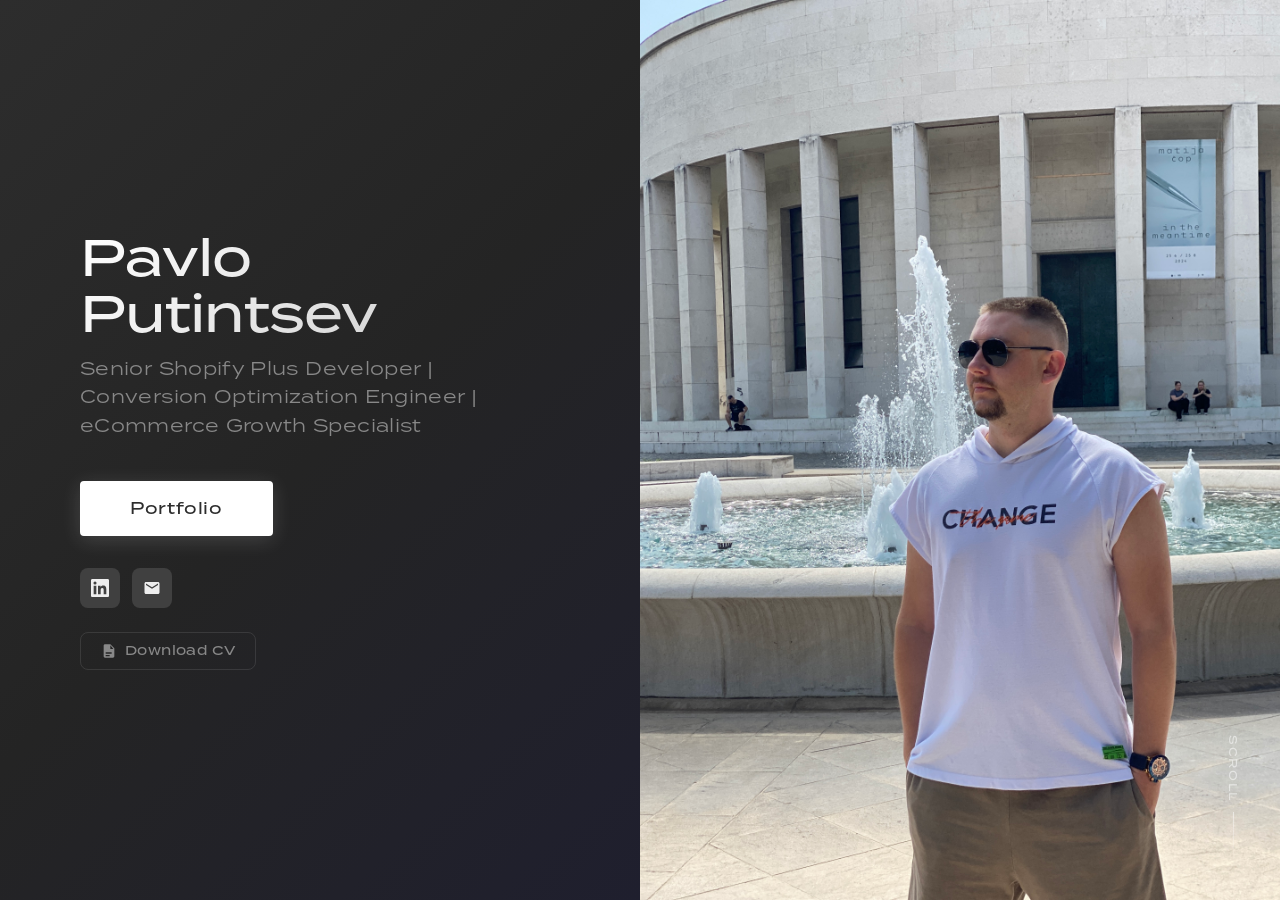
==== index.html @ aaf30611 "change favicon" ====
﻿<!DOCTYPE html>
<html lang="en">
<head>
  <meta charset="UTF-8">
  <meta name="viewport" content="width=device-width, initial-scale=1.0">
  <title>Pavlo Putintsev - Senior Shopify Plus Developer</title>
  <meta name="description" content="Portfolio of Pavlo Putintsev - Senior Shopify Developer specializing in conversion-optimized ecommerce experiences.">
  <link rel="icon" type="image/svg+xml" href="assets/favicon.svg">
  <link rel="stylesheet" href="assets/css/style.css">
</head>
<body>
  <section class="hero" id="hero">
    <div class="hero__content">
      <div class="hero__text">
        <h1 class="hero__name anim-fade-up">Pavlo Putintsev</h1>
        <p class="hero__subtitle anim-fade-up" style="animation-delay: 0.15s">Senior Shopify Plus Developer | Conversion Optimization Engineer | eCommerce
        Growth Specialist</p>
        <a href="work/" class="hero__cta anim-fade-up" style="animation-delay: 0.3s">Portfolio</a>
        <div class="hero__socials anim-fade-up" style="animation-delay: 0.45s">
          <a href="https://www.linkedin.com/in/pavlo-putintsev-2b66b8173/"  class="hero__social-link hero__social-link--linkedin" aria-label="LinkedIn" target="_blank" rel="noopener noreferrer">
            <svg class="hero__social-icon" viewBox="0 0 24 24" fill="currentColor" xmlns="http://www.w3.org/2000/svg">
              <path d="M20.447 20.452h-3.554v-5.569c0-1.328-.027-3.037-1.852-3.037-1.853 0-2.136 1.445-2.136 2.939v5.667H9.351V9h3.414v1.561h.046c.477-.9 1.637-1.85 3.37-1.85 3.601 0 4.267 2.37 4.267 5.455v6.286zM5.337 7.433a2.062 2.062 0 01-2.063-2.065 2.064 2.064 0 112.063 2.065zm1.782 13.019H3.555V9h3.564v11.452zM22.225 0H1.771C.792 0 0 .774 0 1.729v20.542C0 23.227.792 24 1.771 24h20.451C23.2 24 24 23.227 24 22.271V1.729C24 .774 23.2 0 22.222 0h.003z"/>
            </svg>
          </a>
          <a href="mailto:xceeder00@gmail.com" class="hero__social-link hero__social-link--email" aria-label="Email" target="_blank">
            <svg class="hero__social-icon" viewBox="0 0 24 24" fill="currentColor" xmlns="http://www.w3.org/2000/svg">
              <path d="M20 4H4c-1.1 0-1.99.9-1.99 2L2 18c0 1.1.9 2 2 2h16c1.1 0 2-.9 2-2V6c0-1.1-.9-2-2-2zm0 4l-8 5-8-5V6l8 5 8-5v2z"/>
            </svg>
          </a>
        </div>
        <a href="assets/PAVLO PUTINTSEV_CV_2026.pdf" class="hero__cv-link anim-fade-up" style="animation-delay: 0.55s" download target="_blank">
          <svg class="hero__cv-icon" viewBox="0 0 24 24" fill="currentColor" xmlns="http://www.w3.org/2000/svg">
            <path d="M14 2H6c-1.1 0-2 .9-2 2v16c0 1.1.9 2 2 2h12c1.1 0 2-.9 2-2V8l-6-6zm-1 18H7v-2h6v2zm3-4H7v-2h9v2zm-2-6V3.5L18.5 9H14z"/>
          </svg>
          Download CV
        </a>
      </div>
    </div>
    <div class="hero__image">
      <img src="assets/images/profile.JPG" alt="Pavlo Putintsev" class="hero__photo">
      <div class="hero__scroll-indicator anim-fade-in" style="animation-delay: 0.8s">
        <span class="hero__scroll-text">Scroll</span>
        <div class="hero__scroll-line"></div>
      </div>
    </div>
  </section>

  <section class="portfolio" id="portfolio">
  </section>

  <script src="assets/js/main.js"></script>
</body>
</html>
---- assets/css/style.css ----
﻿/* ============================================
   Font Face  -  Termina
   ============================================ */
@font-face {
  font-family: 'Termina';
  src: url('../fonts/TerminaTest-Regular.otf') format('opentype');
  font-weight: 400;
  font-style: normal;
  font-display: swap;
}

@font-face {
  font-family: 'Termina';
  src: url('../fonts/TerminaTest-Medium.otf') format('opentype');
  font-weight: 500;
  font-style: normal;
  font-display: swap;
}

/* ============================================
   CSS Custom Properties
   ============================================ */
:root {
  --color-bg-dark: #2d2d2d;
  --color-bg-darker: #1a1a1a;
  --color-text-primary: #eeeeee;
  --color-text-secondary: #888888;
  --color-accent: #ffffff;
  --color-social-bg: #404040;
  --color-social-hover: #555555;
  --color-linkedin: #0A66C2;
  --color-email: #EA4335;
  --font-family: 'Termina', Arial, Helvetica, sans-serif;
  --transition-fast: 0.2s ease;
  --transition-smooth: 0.4s cubic-bezier(0.25, 0.46, 0.45, 0.94);
}

/* ============================================
   Reset & Base
   ============================================ */
*,
*::before,
*::after {
  margin: 0;
  padding: 0;
  box-sizing: border-box;
}

html {
  scroll-behavior: smooth;
}

body {
  font-family: var(--font-family);
  background-color: var(--color-bg-darker);
  color: var(--color-text-primary);
  -webkit-font-smoothing: antialiased;
  -moz-osx-font-smoothing: grayscale;
  overflow-x: hidden;
}

a {
  text-decoration: none;
  color: inherit;
}

img {
  display: block;
  max-width: 100%;
  height: auto;
}

/* ============================================
   Hero Section
   ============================================ */
.hero {
  display: grid;
  grid-template-columns: 1fr 1fr;
  min-height: 100vh;
  width: 100%;
}

.hero__content {
  display: flex;
  align-items: center;
  justify-content: center;
  background: linear-gradient(135deg, #2d2d2d 0%, #242424 50%, #1f1f2e 100%);
  padding: 60px 80px;
  position: relative;
  overflow: hidden;
}

.hero__content::before {
  content: '';
  position: absolute;
  top: -50%;
  right: -20%;
  width: 400px;
  height: 400px;
  background: radial-gradient(circle, rgba(255,255,255,0.03) 0%, transparent 70%);
  pointer-events: none;
}

.hero__text {
  max-width: 680px;
}

.hero__name {
  font-size: clamp(36px, 4vw, 56px);
  font-weight: 500;
  letter-spacing: -0.02em;
  line-height: 1.1;
  margin-bottom: 12px;
  background: linear-gradient(135deg, #ffffff 0%, #cccccc 50%, #ffffff 100%);
  background-size: 200% auto;
  -webkit-background-clip: text;
  -webkit-text-fill-color: transparent;
  background-clip: text;
}

@keyframes shimmer {
  0%, 100% { background-position: 0% center; }
  50% { background-position: 200% center; }
}

.hero__subtitle {
  font-size: clamp(14px, 1.4vw, 18px);
  font-weight: 400;
  color: var(--color-text-secondary);
  letter-spacing: 0.02em;
  margin-bottom: 40px;
  line-height: 1.6;
}

.hero__cta {
  display: inline-flex;
  align-items: center;
  justify-content: center;
  padding: 16px 48px;
  font-size: 16px;
  font-weight: 500;
  letter-spacing: 0.04em;
  color: var(--color-bg-dark);
  background-color: var(--color-accent);
  border: 2px solid var(--color-accent);
  border-radius: 4px;
  cursor: pointer;
  transition: all var(--transition-fast);
  margin-bottom: 32px;
  box-shadow: 0 4px 20px rgba(255, 255, 255, 0.15);
}

.hero__cta:hover {
  background-color: transparent;
  color: var(--color-accent);
  transform: translateY(-3px);
  box-shadow: 0 8px 30px rgba(255, 255, 255, 0.2);
}

.hero__cta:active {
  transform: translateY(0);
  box-shadow: 0 2px 10px rgba(255, 255, 255, 0.1);
}

.hero__socials {
  display: flex;
  gap: 12px;
}

.hero__social-link {
  display: inline-flex;
  align-items: center;
  justify-content: center;
  width: 40px;
  height: 40px;
  border-radius: 8px;
  background-color: var(--color-social-bg);
  transition: all var(--transition-fast);
}

.hero__social-link:hover {
  transform: translateY(-3px);
}

.hero__social-link--linkedin:hover {
  background-color: var(--color-linkedin);
  box-shadow: 0 4px 15px rgba(10, 102, 194, 0.4);
}

.hero__social-link--email:hover {
  background-color: var(--color-email);
  box-shadow: 0 4px 15px rgba(234, 67, 53, 0.4);
}

.hero__social-icon {
  width: 18px;
  height: 18px;
  color: var(--color-text-primary);
}

.hero__cv-link {
  display: inline-flex;
  align-items: center;
  gap: 8px;
  margin-top: 24px;
  padding: 10px 20px;
  font-size: 13px;
  font-weight: 500;
  letter-spacing: 0.03em;
  color: var(--color-text-secondary);
  border: 1px solid rgba(255, 255, 255, 0.1);
  border-radius: 8px;
  transition: all var(--transition-fast);
}

.hero__cv-link:hover {
  color: var(--color-text-primary);
  border-color: rgba(255, 255, 255, 0.3);
  transform: translateY(-2px);
  background-color: rgba(255, 255, 255, 0.04);
}

.hero__cv-icon {
  width: 16px;
  height: 16px;
}

/* Hero Image */
.hero__image {
  position: relative;
  overflow: hidden;
  max-height: 100vh;
}

.hero__photo {
  width: 100%;
  height: 100%;
  object-fit: cover;
  object-position: center;
}

/* Scroll Indicator */
.hero__scroll-indicator {
  position: absolute;
  bottom: 40px;
  right: 40px;
  display: flex;
  flex-direction: column;
  align-items: center;
  gap: 10px;
}

.hero__scroll-text {
  font-size: 11px;
  font-weight: 500;
  letter-spacing: 0.15em;
  text-transform: uppercase;
  color: rgba(255, 255, 255, 0.5);
  writing-mode: vertical-lr;
}

.hero__scroll-line {
  width: 1px;
  height: 48px;
  background: linear-gradient(to bottom, rgba(255,255,255,0.5), transparent);
  position: relative;
  overflow: hidden;
}

.hero__scroll-line::after {
  content: '';
  position: absolute;
  top: -100%;
  left: 0;
  width: 100%;
  height: 100%;
  background: linear-gradient(to bottom, transparent, #ffffff, transparent);
  animation: scrollLine 2s ease-in-out infinite;
}

@keyframes scrollLine {
  0% { top: -100%; }
  100% { top: 100%; }
}

/* ============================================
   Animations
   ============================================ */
.anim-fade-up {
  opacity: 0;
  transform: translateY(24px);
}

.anim-fade-up.is-visible {
  animation: fadeInUp 0.7s cubic-bezier(0.22, 1, 0.36, 1) forwards;
}

.anim-fade-in {
  opacity: 0;
}

.anim-fade-in.is-visible {
  animation: fadeIn 0.7s cubic-bezier(0.22, 1, 0.36, 1) forwards;
}

.hero__name.anim-fade-up.is-visible,
.portfolio-hero__title.anim-fade-up.is-visible,
.skills-intro__title.anim-fade-up.is-visible {
  animation: fadeInUp 0.7s cubic-bezier(0.22, 1, 0.36, 1) forwards, shimmer 6s ease-in-out 0.7s infinite;
}

.portfolio-hero__arrow.anim-fade-in.is-visible {
  animation: fadeIn 0.7s cubic-bezier(0.22, 1, 0.36, 1) forwards, bounceDown 2s ease 1.1s infinite;
}

@keyframes fadeInUp {
  to {
    opacity: 1;
    transform: translateY(0);
  }
}

@keyframes fadeIn {
  to {
    opacity: 1;
  }
}

/* ============================================
   Responsive  -  Tablet
   ============================================ */
@media screen and (max-width: 989px) {
  .hero__content {
    padding: 60px 48px;
  }

  .hero__cta {
    padding: 14px 40px;
    font-size: 15px;
  }

  .nav {
    padding: 16px 32px;
  }

  .nav__name {
    display: none;
  }

  .projects__grid {
    gap: 24px;
    padding: 0 32px 80px;
  }
}


/* ============================================
   Responsive  -  Small Mobile
   ============================================ */
@media screen and (max-width: 479px) {
  .hero__content {
    padding: 32px 16px;
  }

  .projects__grid {
    padding: 0 16px 40px;
  }
}

/* ============================================
   Navigation
   ============================================ */
.nav {
  position: fixed;
  top: 0;
  left: 0;
  right: 0;
  z-index: 100;
  display: flex;
  align-items: center;
  justify-content: flex-start;
  padding: 18px 48px;
  background-color: rgba(26, 26, 26, 0.92);
  backdrop-filter: blur(12px);
  -webkit-backdrop-filter: blur(12px);
  border-bottom: 1px solid rgba(255, 255, 255, 0.06);
}

.nav__links {
  display: flex;
  align-items: center;
  gap: 32px;
  position: relative;
  z-index: 1;
}

.nav__link {
  font-size: 14px;
  font-weight: 400;
  color: var(--color-text-secondary);
  transition: color var(--transition-fast);
  letter-spacing: 0.01em;
}

.nav__link:hover {
  color: var(--color-text-primary);
}

.nav__link--active {
  color: var(--color-text-primary);
  font-weight: 500;
}

.nav__name {
  position: absolute;
  left: 50%;
  transform: translateX(-50%);
  font-size: 14px;
  font-weight: 500;
  color: var(--color-text-primary);
  letter-spacing: 0.01em;
  transition: opacity 0.3s ease, transform 0.3s ease;
}

.nav__name--hidden {
  opacity: 0;
  transform: translateX(-50%) translateY(-10px);
  pointer-events: none;
}

/* ============================================
   Portfolio Hero
   ============================================ */
.portfolio-hero {
  position: fixed;
  top: 0;
  left: 0;
  right: 0;
  display: flex;
  flex-direction: column;
  align-items: center;
  justify-content: center;
  height: 600px;
  padding: 120px 40px 60px;
  text-align: center;
  background: linear-gradient(135deg, #2d2d2d 0%, #242424 50%, #1f1f2e 100%);
  z-index: 1;
  overflow: hidden;
}

.portfolio-hero::before {
  content: '';
  position: absolute;
  top: 50%;
  left: 50%;
  transform: translate(-50%, -50%);
  width: 600px;
  height: 600px;
  background: radial-gradient(circle, rgba(255,255,255,0.03) 0%, transparent 60%);
  pointer-events: none;
}

.portfolio-hero__title {
  font-size: clamp(32px, 4vw, 48px);
  font-weight: 500;
  letter-spacing: -0.02em;
  line-height: 1.2;
  margin-bottom: 16px;
  background: linear-gradient(135deg, #ffffff 0%, #cccccc 50%, #ffffff 100%);
  background-size: 200% auto;
  -webkit-background-clip: text;
  -webkit-text-fill-color: transparent;
  background-clip: text;
  position: relative;
  z-index: 1;
}

.portfolio-hero__subtitle {
  font-size: 16px;
  font-weight: 400;
  color: var(--color-text-secondary);
  letter-spacing: 0.02em;
  position: relative;
  z-index: 1;
}

.portfolio-hero__arrow {
  display: flex;
  align-items: center;
  justify-content: center;
  margin-top: 60px;
  width: 40px;
  height: 40px;
  color: var(--color-text-secondary);
  transition: color var(--transition-fast), transform var(--transition-fast);
}

.portfolio-hero__arrow svg {
  width: 32px;
  height: 32px;
}

.portfolio-hero__arrow:hover {
  color: var(--color-text-primary);
}

@keyframes bounceDown {
  0%, 20%, 50%, 80%, 100% {
    transform: translateY(0);
  }
  40% {
    transform: translateY(10px);
  }
  60% {
    transform: translateY(5px);
  }
}

/* ============================================
   Projects Grid
   ============================================ */
.projects {
  position: relative;
  z-index: 2;
  background-color: var(--color-bg-darker);
  padding-top: 40px;
  margin-top: 600px;
  scroll-margin-top: 60px;
}

.projects::before {
  content: '';
  position: absolute;
  top: 0;
  left: 48px;
  right: 48px;
  height: 1px;
  background: linear-gradient(90deg, transparent, rgba(255,255,255,0.12), transparent);
}

.projects__filters {
  display: flex;
  flex-wrap: wrap;
  gap: 10px;
  max-width: 1440px;
  margin: 0 auto;
  padding: 0 48px 32px;
}

@media screen and (max-width: 749px) {
  .projects__filters {
    padding: 0 20px 24px;
  }
}

.filter-btn {
  padding: 8px 20px;
  font-family: var(--font-family);
  font-size: 12px;
  font-weight: 500;
  letter-spacing: 0.02em;
  color: var(--color-text-secondary);
  background-color: transparent;
  border: 1px solid rgba(255, 255, 255, 0.1);
  border-radius: 1000px;
  cursor: pointer;
  transition: all var(--transition-fast);
}

.filter-btn:hover {
  border-color: rgba(255, 255, 255, 0.3);
  color: var(--color-text-primary);
}

.filter-btn--active {
  background-color: #ffffff;
  color: #1a1a1a;
  border-color: #ffffff;
}

.filter-btn--active:hover {
  background-color: #eeeeee;
  border-color: #eeeeee;
  color: #1a1a1a;
}

.projects__grid {
  display: grid;
  grid-template-columns: repeat(2, 1fr);
  gap: 32px;
  max-width: 1440px;
  margin: 0 auto;
  padding: 0 48px 100px;
}

.project-card {
  display: block;
  border-radius: 12px;
  overflow: hidden;
  background-color: rgba(255, 255, 255, 0.03);
  border: 1px solid rgba(255, 255, 255, 0.06);
  transition: transform var(--transition-smooth), box-shadow var(--transition-smooth), border-color var(--transition-smooth);
}

.project-card:hover {
  transform: translateY(-6px);
  box-shadow: 0 20px 50px rgba(0, 0, 0, 0.5);
  border-color: rgba(255, 255, 255, 0.12);
}

.project-card__image-wrapper {
  position: relative;
  overflow: hidden;
  aspect-ratio: 16 / 10;
}

.project-card__image {
  width: 100%;
  height: 100%;
  object-fit: cover;
  transition: transform var(--transition-smooth);
}

.project-card:hover .project-card__image {
  transform: scale(1.05);
}

.project-card__overlay {
  position: absolute;
  inset: 0;
  display: flex;
  align-items: center;
  justify-content: center;
  background: linear-gradient(to top, rgba(0,0,0,0.7) 0%, rgba(0,0,0,0.3) 50%, rgba(0,0,0,0.1) 100%);
  opacity: 0;
  transition: opacity var(--transition-fast);
}

.project-card:hover .project-card__overlay {
  opacity: 1;
}

.project-card__view {
  font-size: 13px;
  font-weight: 500;
  letter-spacing: 0.08em;
  text-transform: uppercase;
  color: var(--color-text-primary);
  padding: 10px 28px;
  border: 1px solid rgba(255, 255, 255, 0.5);
  border-radius: 6px;
  backdrop-filter: blur(4px);
  transition: all var(--transition-fast);
}

.project-card__view:hover {
  background-color: rgba(255, 255, 255, 0.1);
  border-color: rgba(255, 255, 255, 0.8);
}

.project-card__info {
  padding: 16px 20px;
  display: flex;
  align-items: center;
  justify-content: space-between;
  gap: 12px;
}

.project-card__title {
  font-size: 14px;
  font-weight: 500;
  letter-spacing: -0.01em;
  color: var(--color-text-primary);
}

.project-card__year {
  font-size: 12px;
  font-weight: 400;
  color: var(--color-text-secondary);
  white-space: nowrap;
}

.project-card__badge {
  position: absolute;
  bottom: 12px;
  left: 12px;
  padding: 4px 14px;
  font-size: 11px;
  font-weight: 500;
  letter-spacing: 0.02em;
  color: #1a1a1a;
  background-color: #ffffff;
  border-radius: 1000px;
  z-index: 2;
}

/* ============================================
   Skills Page
   ============================================ */
.skills-page {
  padding-top: 53px;
}

.skills-intro {
  max-width: 1000px;
  margin: 0 auto;
  padding: 80px 48px 60px;
}

.skills-intro__title {
  font-size: clamp(32px, 4vw, 48px);
  font-weight: 500;
  letter-spacing: -0.02em;
  margin-bottom: 40px;
  background: linear-gradient(135deg, #ffffff 0%, #cccccc 50%, #ffffff 100%);
  background-size: 200% auto;
  -webkit-background-clip: text;
  -webkit-text-fill-color: transparent;
  background-clip: text;
}

.skills-intro__text p {
  font-size: 15px;
  font-weight: 400;
  line-height: 1.8;
  color: var(--color-text-secondary);
  margin-bottom: 16px;
}

.skills-intro__text p:last-child {
  margin-bottom: 0;
}

.skills-section {
  max-width: 1000px;
  margin: 0 auto;
  padding: 60px 48px;
}

.skills-section__title {
  font-size: 28px;
  font-weight: 500;
  letter-spacing: -0.01em;
  margin-bottom: 40px;
  padding-bottom: 12px;
  border-bottom: 1px solid transparent;
  border-image: linear-gradient(90deg, rgba(255,255,255,0.15), transparent) 1;
}

/* Skill Cards Grid */
.skills-grid {
  display: grid;
  grid-template-columns: repeat(3, 1fr);
  gap: 24px;
}

.skill-card {
  padding: 32px 28px;
  background-color: rgba(255, 255, 255, 0.03);
  border: 1px solid rgba(255, 255, 255, 0.06);
  border-radius: 12px;
  transition: transform var(--transition-smooth), background-color var(--transition-fast), border-color var(--transition-fast);
}

.skill-card:hover {
  transform: translateY(-4px);
  background-color: rgba(255, 255, 255, 0.06);
  border-color: rgba(255, 255, 255, 0.12);
}

.skill-card:hover .skill-card__icon {
  color: rgba(255, 255, 255, 0.8);
}

.skill-card__icon {
  width: 40px;
  height: 40px;
  margin-bottom: 20px;
  color: rgba(255, 255, 255, 0.5);
  transition: color var(--transition-fast);
}

.skill-card__icon svg {
  width: 100%;
  height: 100%;
}

.skill-card__title {
  font-size: 16px;
  font-weight: 500;
  margin-bottom: 10px;
  letter-spacing: -0.01em;
}

.skill-card__desc {
  font-size: 13px;
  font-weight: 400;
  line-height: 1.7;
  color: var(--color-text-secondary);
}

/* Timeline */
.timeline {
  position: relative;
  padding-left: 32px;
}

.timeline::before {
  content: '';
  position: absolute;
  left: 7px;
  top: 8px;
  bottom: 8px;
  width: 1px;
  background: linear-gradient(to bottom, rgba(255,255,255,0.15), rgba(255,255,255,0.03));
}

.timeline__item {
  position: relative;
  padding-bottom: 40px;
}

.timeline__item:last-child {
  padding-bottom: 0;
}

.timeline__marker {
  position: absolute;
  left: -28px;
  top: 6px;
  width: 11px;
  height: 11px;
  border-radius: 50%;
  background-color: rgba(255, 255, 255, 0.25);
  border: 2px solid var(--color-bg-darker);
}

.timeline__item:first-child .timeline__marker {
  background-color: #ffffff;
  box-shadow: 0 0 8px rgba(255, 255, 255, 0.4);
}

.timeline__content {
  padding-left: 4px;
}

.timeline__header {
  display: flex;
  align-items: baseline;
  justify-content: space-between;
  gap: 16px;
  margin-bottom: 4px;
  flex-wrap: wrap;
}

.timeline__role {
  font-size: 17px;
  font-weight: 500;
}

.timeline__period {
  font-size: 13px;
  font-weight: 400;
  color: var(--color-text-secondary);
  white-space: nowrap;
}

.timeline__company {
  display: inline-block;
  font-size: 14px;
  font-weight: 400;
  color: rgba(255, 255, 255, 0.45);
  margin-bottom: 12px;
}

.timeline__list {
  list-style: none;
  padding: 0;
}

.timeline__list li {
  position: relative;
  padding-left: 16px;
  font-size: 13px;
  font-weight: 400;
  line-height: 1.7;
  color: var(--color-text-secondary);
  margin-bottom: 6px;
}

.timeline__list li::before {
  content: '';
  position: absolute;
  left: 0;
  top: 9px;
  width: 4px;
  height: 4px;
  border-radius: 50%;
  background-color: rgba(255, 255, 255, 0.25);
}

/* Education Cards */
.education-grid {
  display: grid;
  grid-template-columns: repeat(2, 1fr);
  gap: 24px;
}

.education-card {
  padding: 28px;
  background-color: rgba(255, 255, 255, 0.03);
  border: 1px solid rgba(255, 255, 255, 0.06);
  border-radius: 12px;
}

.education-card__period {
  font-size: 12px;
  font-weight: 500;
  color: rgba(255, 255, 255, 0.4);
  text-transform: uppercase;
  letter-spacing: 0.06em;
}

.education-card__degree {
  font-size: 17px;
  font-weight: 500;
  margin: 8px 0 6px;
}

.education-card__school {
  font-size: 14px;
  font-weight: 400;
  color: var(--color-text-secondary);
  margin-bottom: 4px;
}

.education-card__detail {
  font-size: 12px;
  font-weight: 400;
  color: rgba(255, 255, 255, 0.35);
}

/* Languages */
.languages {
  max-width: 600px;
}

.language {
  display: grid;
  grid-template-columns: 100px 1fr 160px;
  align-items: center;
  gap: 16px;
  margin-bottom: 16px;
}

.language:last-child {
  margin-bottom: 0;
}

.language__name {
  font-size: 14px;
  font-weight: 500;
}

.language__bar {
  height: 6px;
  background-color: rgba(255, 255, 255, 0.06);
  border-radius: 3px;
  overflow: hidden;
}

.language__fill {
  height: 100%;
  background: linear-gradient(90deg, rgba(255,255,255,0.2), rgba(255,255,255,0.45));
  border-radius: 3px;
  transition: width 1s ease;
}

.language__level {
  font-size: 13px;
  font-weight: 400;
  color: var(--color-text-secondary);
  text-align: right;
}

/* Contact */
.skills-contact {
  max-width: 1000px;
  margin: 0 auto;
  padding: 60px 48px 100px;
  text-align: center;
}

.skills-contact__text {
  font-size: 16px;
  font-weight: 400;
  color: var(--color-text-secondary);
}

.skills-contact__link {
  color: #6ea8fe;
  font-weight: 500;
  transition: color var(--transition-fast);
}

.skills-contact__link:hover {
  color: #9ec5fe;
}

/* Skills Page  -  Responsive Tablet */
@media screen and (max-width: 989px) {
  .skills-grid {
    grid-template-columns: repeat(2, 1fr);
  }
}

/* Skills Page  -  Responsive Mobile */
@media screen and (max-width: 749px) {
  .skills-intro {
    padding: 60px 20px 40px;
  }

  .skills-section {
    padding: 40px 20px;
  }

  .skills-grid {
    grid-template-columns: 1fr;
    gap: 16px;
  }

  .education-grid {
    grid-template-columns: 1fr;
    gap: 16px;
  }

  .language {
    grid-template-columns: 80px 1fr;
    gap: 10px;
  }

  .language__level {
    grid-column: 1 / -1;
    text-align: left;
    margin-top: -8px;
  }

  .timeline__header {
    flex-direction: column;
    gap: 2px;
  }

  .skills-contact {
    padding: 40px 20px 60px;
  }
}

/* ============================================
   Project Page
   ============================================ */
.project-page {
  padding-top: 53px;
}

.project-hero {
  max-width: 1200px;
  margin: 0 auto;
  padding: 80px 48px 60px;
  text-align: center;
}

.project-hero__title {
  font-size: clamp(32px, 5vw, 52px);
  font-weight: 500;
  letter-spacing: -0.02em;
  line-height: 1.1;
  margin-bottom: 20px;
}

.project-hero__badge {
  display: inline-block;
  padding: 6px 20px;
  font-size: 12px;
  font-weight: 500;
  letter-spacing: 0.04em;
  color: #1a1a1a;
  background-color: #ffffff;
  border-radius: 1000px;
  margin-bottom: 16px;
}

.project-hero__tags {
  display: flex;
  flex-wrap: wrap;
  justify-content: center;
  gap: 8px;
  margin-bottom: 20px;
}

.project-hero__tag {
  padding: 4px 14px;
  font-size: 11px;
  font-weight: 400;
  color: var(--color-text-secondary);
  border: 1px solid rgba(255, 255, 255, 0.12);
  border-radius: 1000px;
}

.project-hero__description {
  font-size: 16px;
  font-weight: 400;
  line-height: 1.7;
  color: var(--color-text-secondary);
  margin-bottom: 32px;

}

.project-hero__link {
  display: inline-flex;
  align-items: center;
  gap: 8px;
  padding: 14px 36px;
  font-size: 14px;
  font-weight: 500;
  letter-spacing: 0.04em;
  color: var(--color-bg-dark);
  background-color: var(--color-accent);
  border-radius: 4px;
  transition: background-color var(--transition-fast), transform var(--transition-fast), color var(--transition-fast);
  border: 2px solid var(--color-accent);
}

.project-hero__link:hover {
  background-color: transparent;
  color: var(--color-accent);
  transform: translateY(-2px);
}

.project-preview {
  max-width: 1000px;
  margin: 0 auto;
  padding: 0 48px 60px;
}

.project-preview__link {
  display: block;
}

.project-preview__frame {
  position: relative;
  border-radius: 12px;
  overflow: hidden;
  box-shadow: 0 16px 48px rgba(0, 0, 0, 0.4);
  border: 1px solid rgba(255, 255, 255, 0.06);
  transition: transform var(--transition-smooth), box-shadow var(--transition-smooth), border-color var(--transition-smooth);
}

.project-preview__link:hover .project-preview__frame {
  transform: translateY(-4px);
  box-shadow: 0 24px 60px rgba(0, 0, 0, 0.5);
  border-color: rgba(255, 255, 255, 0.12);
}

.project-preview__image {
  width: 100%;
  height: auto;
  display: block;
  transition: transform var(--transition-smooth);
}

.project-preview__link:hover .project-preview__image {
  transform: scale(1.02);
}

.project-preview__overlay {
  position: absolute;
  inset: 0;
  display: flex;
  align-items: center;
  justify-content: center;
  background: rgba(0, 0, 0, 0.5);
  opacity: 0;
  transition: opacity var(--transition-fast);
}

.project-preview__link:hover .project-preview__overlay {
  opacity: 1;
}

.project-preview__visit {
  font-size: 14px;
  font-weight: 500;
  letter-spacing: 0.08em;
  text-transform: uppercase;
  color: #ffffff;
  padding: 12px 32px;
  border: 1px solid rgba(255, 255, 255, 0.5);
  border-radius: 6px;
  backdrop-filter: blur(4px);
}

.project-nav {
  max-width: 1000px;
  margin: 0 auto;
  padding: 0 48px 80px;
}

.project-nav__back {
  display: inline-flex;
  align-items: center;
  gap: 8px;
  font-size: 14px;
  font-weight: 400;
  color: var(--color-text-secondary);
  transition: color var(--transition-fast), transform var(--transition-fast);
}

.project-nav__back:hover {
  color: var(--color-text-primary);
  transform: translateX(-4px);
}

/* Project Page  -  Responsive Mobile */
@media screen and (max-width: 749px) {
  .project-hero {
    padding: 60px 20px 40px;
  }

  .project-hero__description {
    font-size: 14px;
  }

  .project-preview {
    padding: 0 20px 40px;
  }

  .project-nav {
    padding: 0 20px 60px;
  }
}

/* ============================================
   Responsive  -  Mobile
   ============================================ */
@media screen and (max-width: 749px) {
    .projects {
        margin-top: 40vh;
    }

    .hero {
        grid-template-columns: 1fr;
        grid-template-rows: auto 1fr;
    }

    .hero__image {
        order: -1;
        max-height: 50vh;
    }

    .hero__content {
        padding: 40px 20px;
        text-align: center;
    }

    .hero__text {
        max-width: 100%;
    }

    .hero__subtitle {
        margin-bottom: 28px;
    }

    .hero__cta {
        padding: 14px 36px;
        font-size: 14px;
        width: 100%;
        max-width: 280px;
        margin-bottom: 24px;
    }

    .hero__socials {
        justify-content: center;
    }

    .hero__cv-link {
        margin: 24px auto 0;
    }

    .hero__scroll-indicator {
        display: none;
    }

    .nav {
        padding: 14px 20px;
        flex-direction: column;
        gap: 8px;
    }

    .nav__links {
        gap: 20px;
    }

    .nav__link {
        font-size: 13px;
    }

    .nav__name {
        font-size: 13px;
    }

    .portfolio-hero {
        min-height: 40vh;
        height: 40vh;
        padding: 120px 20px 60px;
    }

    .portfolio-hero__title {
        font-size: 32px;
    }

    .portfolio-hero__subtitle {
        font-size: 14px;
    }

    .projects__grid {
        grid-template-columns: 1fr;
        gap: 20px;
        padding: 0 20px 60px;
    }
}
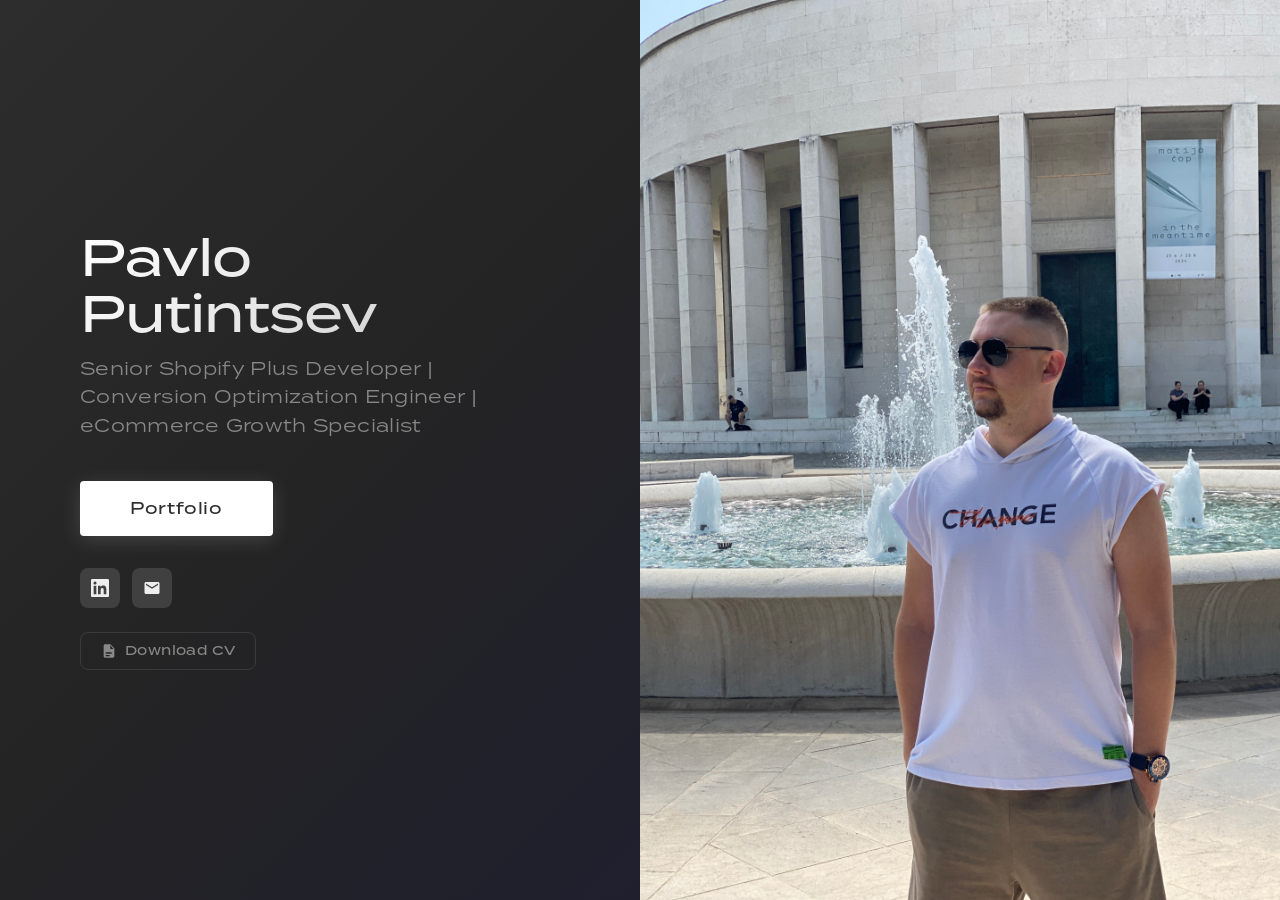
==== commit b10bf071: "remove scroll" ====
--- a/index.html
+++ b/index.html
@@ -38,10 +38,10 @@
     </div>
     <div class="hero__image">
       <img src="assets/images/profile.JPG" alt="Pavlo Putintsev" class="hero__photo">
-      <div class="hero__scroll-indicator anim-fade-in" style="animation-delay: 0.8s">
+      <!-- <div class="hero__scroll-indicator anim-fade-in" style="animation-delay: 0.8s">
         <span class="hero__scroll-text">Scroll</span>
         <div class="hero__scroll-line"></div>
-      </div>
+      </div> -->
     </div>
   </section>
 
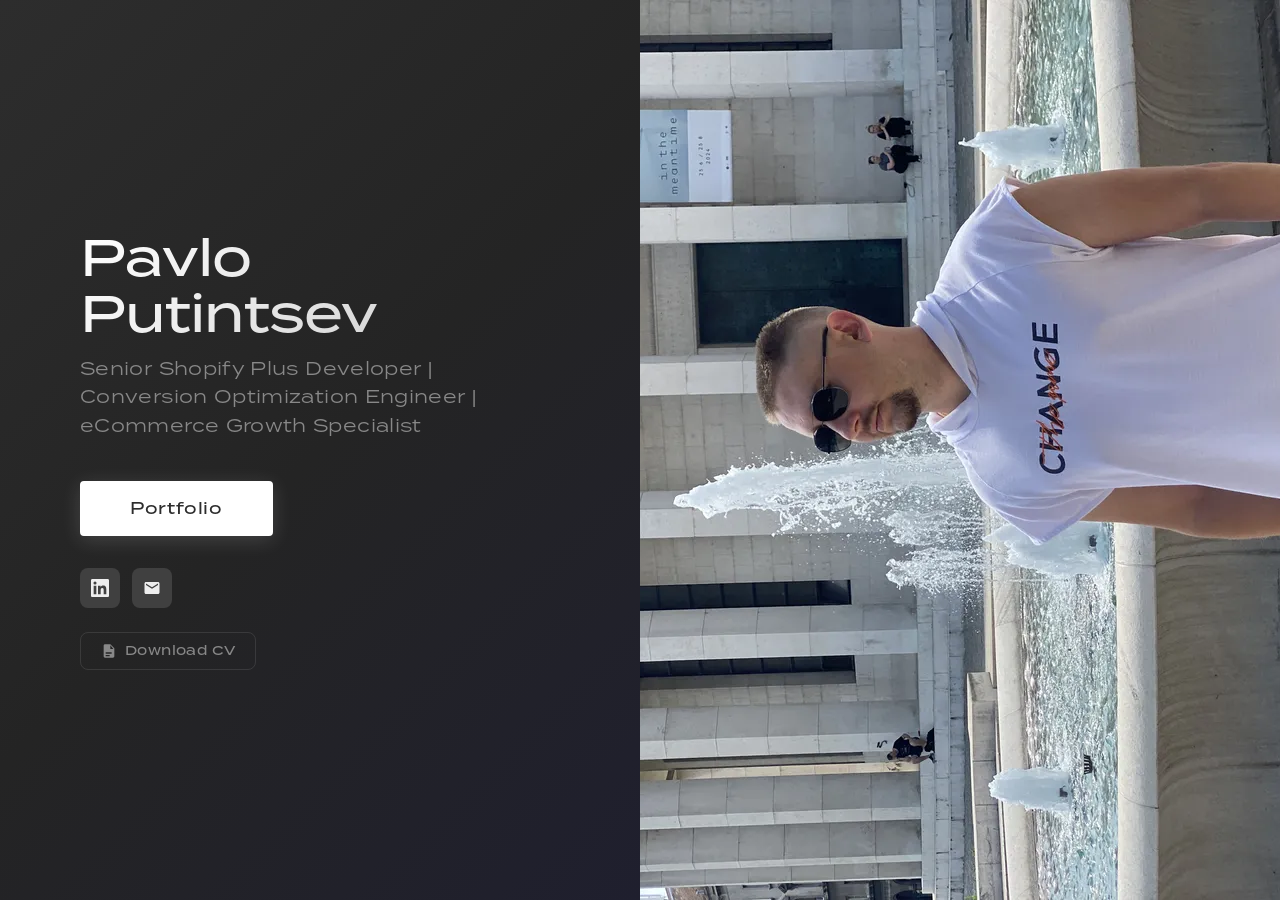
==== commit 4efa1e6c: "fix image" ====
--- a/index.html
+++ b/index.html
@@ -5,11 +5,44 @@
   <meta name="viewport" content="width=device-width, initial-scale=1.0">
   <title>Pavlo Putintsev - Senior Shopify Plus Developer</title>
   <meta name="description" content="Portfolio of Pavlo Putintsev - Senior Shopify Developer specializing in conversion-optimized ecommerce experiences.">
+  <meta name="robots" content="index, follow">
+  <meta property="og:type" content="website">
+  <meta property="og:title" content="Pavlo Putintsev - Senior Shopify Plus Developer">
+  <meta property="og:description" content="Portfolio of Pavlo Putintsev - Senior Shopify Developer specializing in conversion-optimized ecommerce experiences.">
+  <meta property="og:image" content="https://xceeder00.github.io/portfolio/assets/images/profile.JPG">
+  <meta name="twitter:card" content="summary_large_image">
+  <meta name="twitter:title" content="Pavlo Putintsev - Senior Shopify Plus Developer">
+  <meta name="twitter:description" content="Portfolio of Pavlo Putintsev - Senior Shopify Developer specializing in conversion-optimized ecommerce experiences.">
+  <meta name="twitter:image" content="https://xceeder00.github.io/portfolio/assets/images/profile.JPG">
   <link rel="icon" type="image/svg+xml" href="assets/favicon.svg">
   <link rel="stylesheet" href="assets/css/style.css">
+  <script type="application/ld+json">
+  {
+    "@context": "https://schema.org",
+    "@type": "Person",
+    "name": "Pavlo Putintsev",
+    "url": "https://xceeder00.github.io/portfolio/",
+    "image": "https://xceeder00.github.io/portfolio/assets/images/profile.JPG",
+    "jobTitle": "Senior Shopify Developer",
+    "sameAs": [
+      "https://www.linkedin.com/in/pavlo-putintsev-2b66b8173/"
+    ]
+  }
+  </script>
+  <link rel="preload" as="image" href="assets/images/profile.webp">
+  <!-- Google tag (gtag.js) -->
+  <script async src="https://www.googletagmanager.com/gtag/js?id=G-EE3QQGKCV3"></script>
+  <script>
+    window.dataLayer = window.dataLayer || [];
+    function gtag(){dataLayer.push(arguments);}
+    gtag('js', new Date());
+
+    gtag('config', 'G-EE3QQGKCV3');
+  </script>
 </head>
 <body>
-  <section class="hero" id="hero">
+  <main>
+    <section class="hero" id="hero">
     <div class="hero__content">
       <div class="hero__text">
         <h1 class="hero__name anim-fade-up">Pavlo Putintsev</h1>
@@ -37,7 +70,7 @@
       </div>
     </div>
     <div class="hero__image">
-      <img src="assets/images/profile.JPG" alt="Pavlo Putintsev" class="hero__photo">
+      <img src="assets/images/profile.webp" alt="Pavlo Putintsev" class="hero__photo" fetchpriority="high">
       <!-- <div class="hero__scroll-indicator anim-fade-in" style="animation-delay: 0.8s">
         <span class="hero__scroll-text">Scroll</span>
         <div class="hero__scroll-line"></div>
@@ -45,8 +78,9 @@
     </div>
   </section>
 
-  <section class="portfolio" id="portfolio">
-  </section>
+    <section class="portfolio" id="portfolio">
+    </section>
+  </main>
 
   <script src="assets/js/main.js"></script>
 </body>
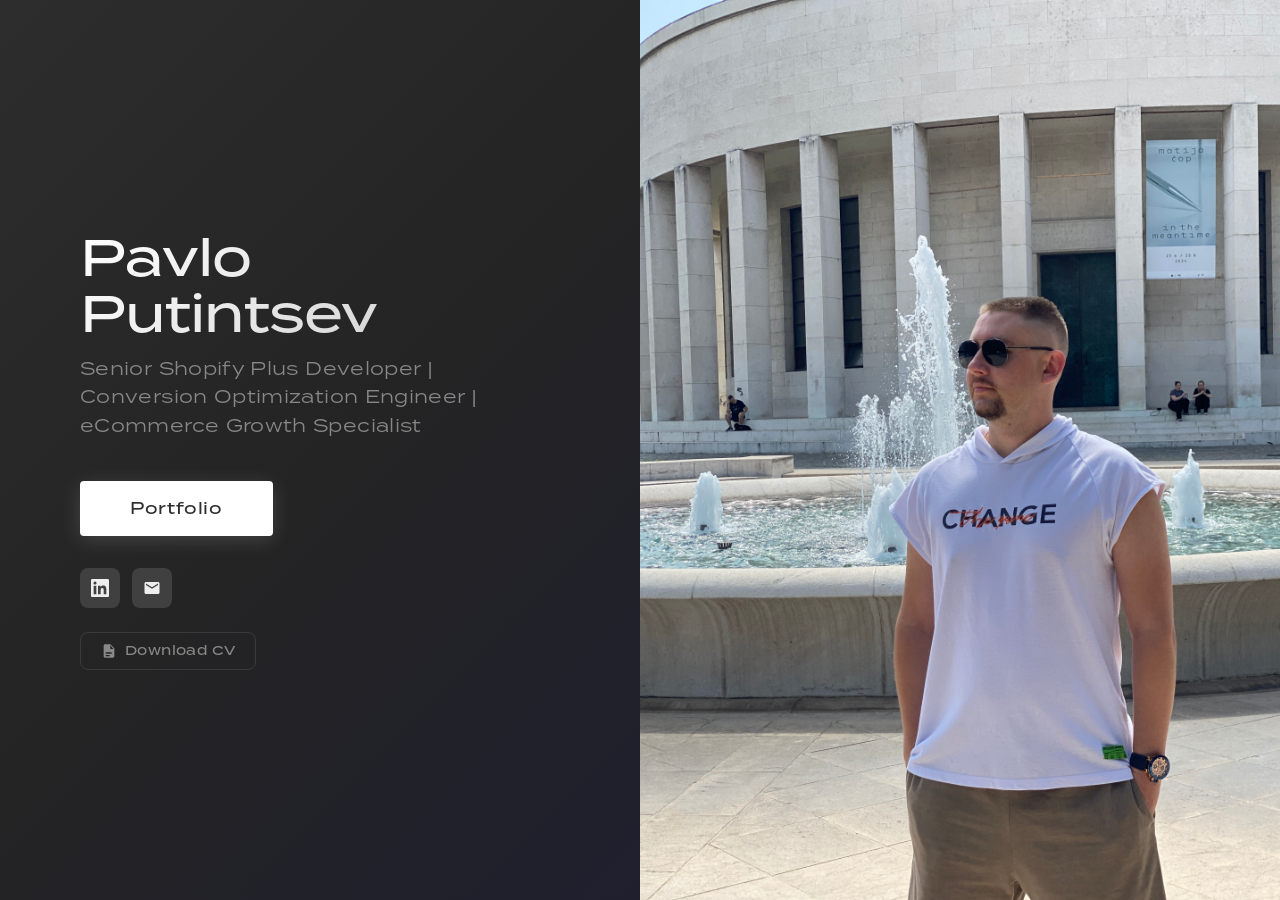
==== commit 61e0687c: "revert profile image" ====
--- a/index.html
+++ b/index.html
@@ -29,7 +29,7 @@
     ]
   }
   </script>
-  <link rel="preload" as="image" href="assets/images/profile.webp">
+  <link rel="preload" as="image" href="assets/images/profile.JPG">
   <!-- Google tag (gtag.js) -->
   <script async src="https://www.googletagmanager.com/gtag/js?id=G-EE3QQGKCV3"></script>
   <script>
@@ -70,7 +70,7 @@
       </div>
     </div>
     <div class="hero__image">
-      <img src="assets/images/profile.webp" alt="Pavlo Putintsev" class="hero__photo" fetchpriority="high">
+      <img src="assets/images/profile.JPG" alt="Pavlo Putintsev" class="hero__photo" fetchpriority="high">
       <!-- <div class="hero__scroll-indicator anim-fade-in" style="animation-delay: 0.8s">
         <span class="hero__scroll-text">Scroll</span>
         <div class="hero__scroll-line"></div>
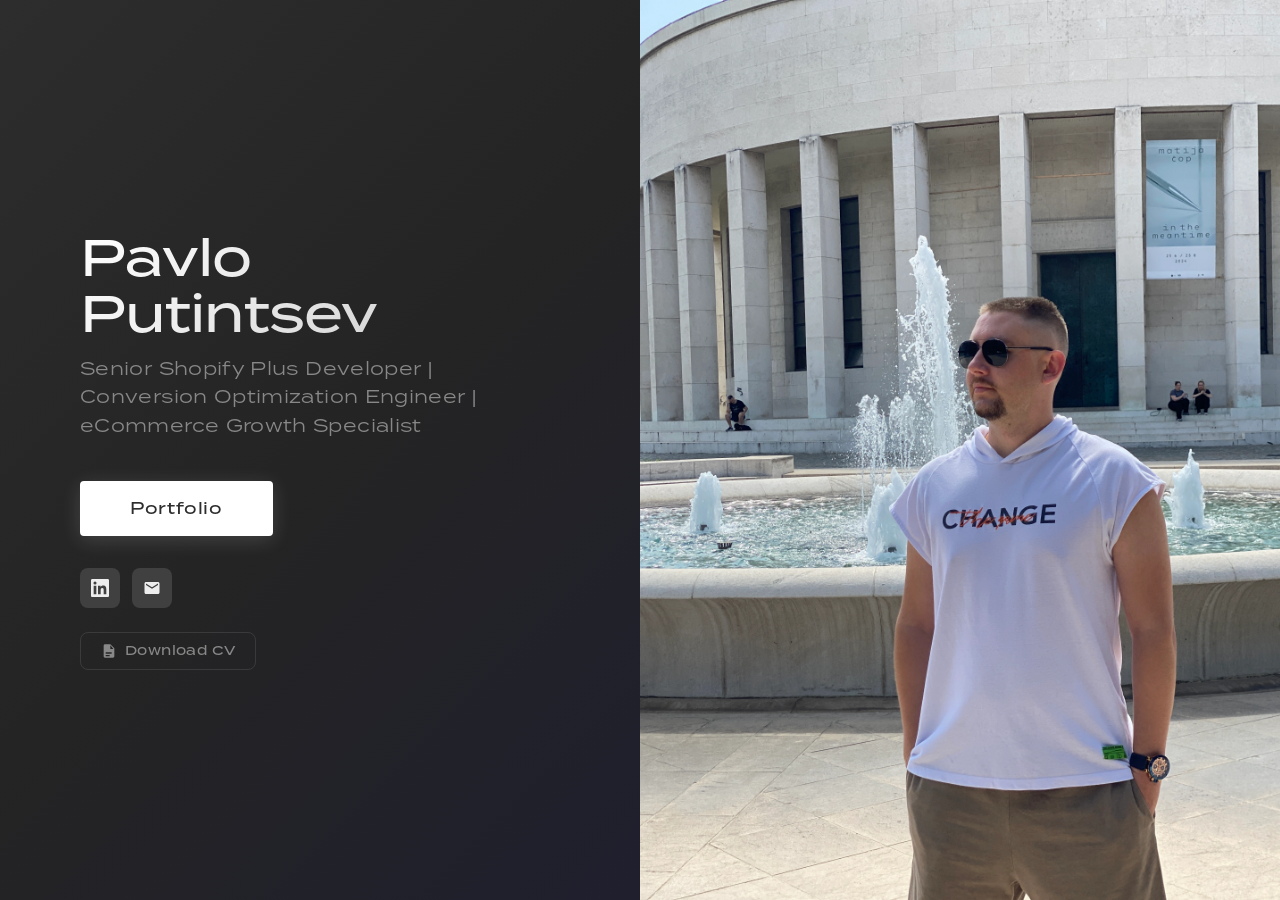
==== commit 1196b288: "change image" ====
--- a/index.html
+++ b/index.html
@@ -9,11 +9,11 @@
   <meta property="og:type" content="website">
   <meta property="og:title" content="Pavlo Putintsev - Senior Shopify Plus Developer">
   <meta property="og:description" content="Portfolio of Pavlo Putintsev - Senior Shopify Developer specializing in conversion-optimized ecommerce experiences.">
-  <meta property="og:image" content="https://xceeder00.github.io/portfolio/assets/images/profile.JPG">
+  <meta property="og:image" content="https://xceeder00.github.io/portfolio/assets/images/profile.webp">
   <meta name="twitter:card" content="summary_large_image">
   <meta name="twitter:title" content="Pavlo Putintsev - Senior Shopify Plus Developer">
   <meta name="twitter:description" content="Portfolio of Pavlo Putintsev - Senior Shopify Developer specializing in conversion-optimized ecommerce experiences.">
-  <meta name="twitter:image" content="https://xceeder00.github.io/portfolio/assets/images/profile.JPG">
+  <meta name="twitter:image" content="https://xceeder00.github.io/portfolio/assets/images/profile.webp">
   <link rel="icon" type="image/svg+xml" href="assets/favicon.svg">
   <link rel="stylesheet" href="assets/css/style.css">
   <script type="application/ld+json">
@@ -22,14 +22,14 @@
     "@type": "Person",
     "name": "Pavlo Putintsev",
     "url": "https://xceeder00.github.io/portfolio/",
-    "image": "https://xceeder00.github.io/portfolio/assets/images/profile.JPG",
+    "image": "https://xceeder00.github.io/portfolio/assets/images/profile.webp",
     "jobTitle": "Senior Shopify Developer",
     "sameAs": [
       "https://www.linkedin.com/in/pavlo-putintsev-2b66b8173/"
     ]
   }
   </script>
-  <link rel="preload" as="image" href="assets/images/profile.JPG">
+  <link rel="preload" as="image" href="assets/images/profile.webp">
   <!-- Google tag (gtag.js) -->
   <script async src="https://www.googletagmanager.com/gtag/js?id=G-EE3QQGKCV3"></script>
   <script>
@@ -70,7 +70,7 @@
       </div>
     </div>
     <div class="hero__image">
-      <img src="assets/images/profile.JPG" alt="Pavlo Putintsev" class="hero__photo" fetchpriority="high">
+      <img src="assets/images/profile.webp" alt="Pavlo Putintsev" class="hero__photo" fetchpriority="high">
       <!-- <div class="hero__scroll-indicator anim-fade-in" style="animation-delay: 0.8s">
         <span class="hero__scroll-text">Scroll</span>
         <div class="hero__scroll-line"></div>
